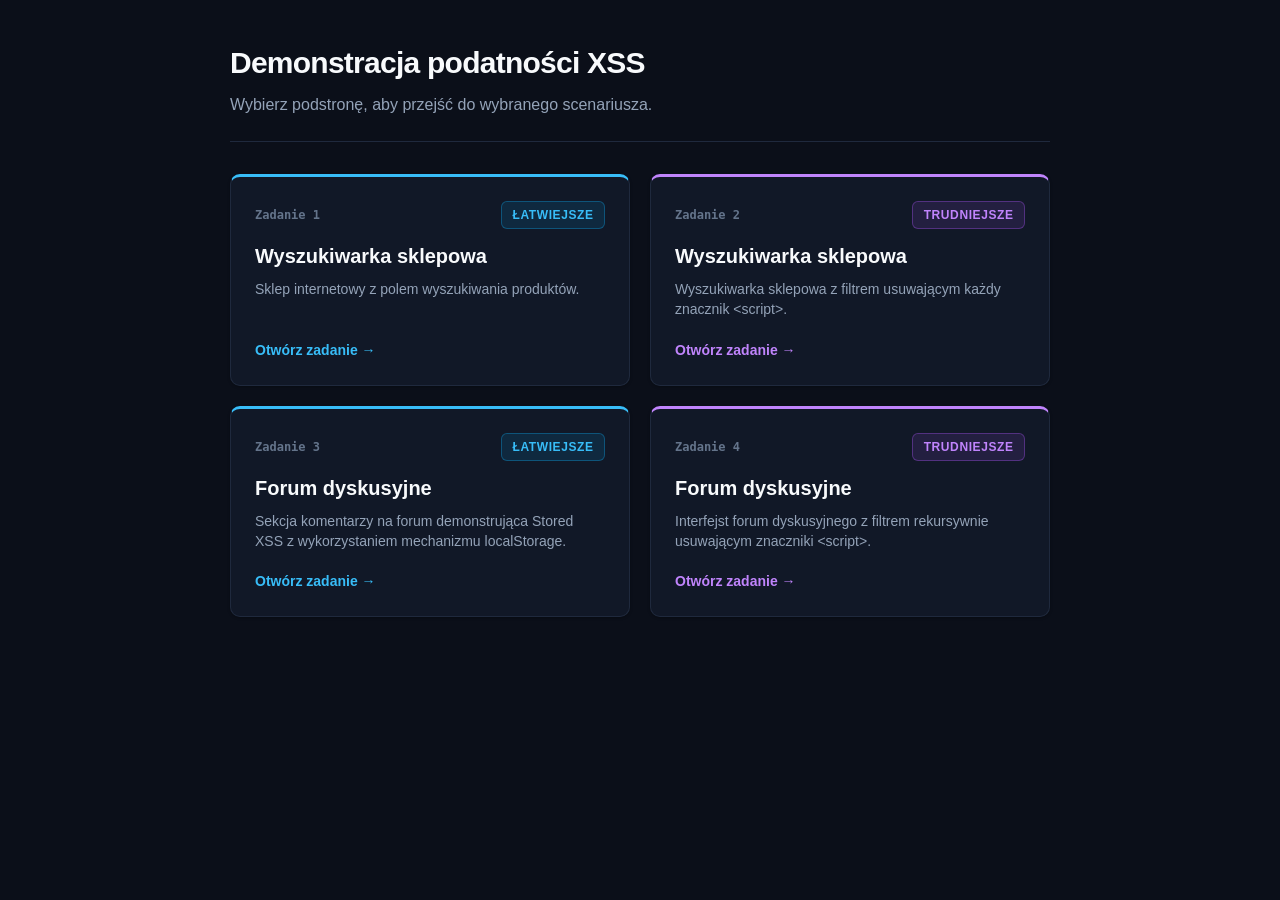
==== strona/index.html @ fab8aa89 "Dodano szkielet strony (bez JS)" ====
<!DOCTYPE html>
<html lang="pl">
<head>
  <meta charset="UTF-8">
  <meta name="viewport" content="width=device-width, initial-scale=1.0">
  <title>Laboratorium XSS – Wybór zadań</title>
  <link rel="stylesheet" href="css/style.css">
</head>
<body>
  <div class="container">
    <header class="header">
      <h1>Demonstracja podatności XSS</h1>
      <p>Wybierz podstronę, aby przejść do wybranego scenariusza.</p>
    </header>

    <main class="hub-grid">
      <a href="zadanie1/index.html" class="hub-card hub-card-v1">
        <div>
          <div class="hub-card-meta">
            <span class="hub-card-tag">Zadanie 1</span>
            <span class="badge badge-v1">łatwiejsze</span>
          </div>
          <h2>Wyszukiwarka sklepowa</h2>
          <p>Sklep internetowy z polem wyszukiwania produktów.</p>
        </div>
        <span class="hub-card-action">Otwórz zadanie &rarr;</span>
      </a>

      <a href="zadanie2/index.html" class="hub-card hub-card-v2">
        <div>
          <div class="hub-card-meta">
            <span class="hub-card-tag">Zadanie 2</span>
            <span class="badge badge-v2">trudniejsze</span>
          </div>
          <h2>Wyszukiwarka sklepowa</h2>
          <p>Wyszukiwarka sklepowa z filtrem usuwającym każdy znacznik &lt;script&gt;.</p>
        </div>
        <span class="hub-card-action">Otwórz zadanie &rarr;</span>
      </a>

      <a href="zadanie3/index.html" class="hub-card hub-card-v1">
        <div>
          <div class="hub-card-meta">
            <span class="hub-card-tag">Zadanie 3</span>
            <span class="badge badge-v1">łatwiejsze</span>
          </div>
          <h2>Forum dyskusyjne</h2>
          <p>Sekcja komentarzy na forum demonstrująca Stored XSS z wykorzystaniem mechanizmu localStorage.</p>
        </div>
        <span class="hub-card-action">Otwórz zadanie &rarr;</span>
      </a>

      <a href="zadanie4/index.html" class="hub-card hub-card-v2">
        <div>
          <div class="hub-card-meta">
            <span class="hub-card-tag">Zadanie 4</span>
            <span class="badge badge-v2">trudniejsze</span>
          </div>
          <h2>Forum dyskusyjne</h2>
          <p>Interfejst forum dyskusyjnego z filtrem rekursywnie usuwającym znaczniki &lt;script&gt;.</p>
        </div>
        <span class="hub-card-action">Otwórz zadanie &rarr;</span>
      </a>
    </main>
  </div>
</body>
</html>
---- strona/css/style.css ----
:root {
  --bg-app: #0b0f19;
  --surface: #111827;
  --surface-alt: #162032;
  --surface-muted: #1e293b;
  --border: #1f293d;
  --border-focus: #38bdf8;
  --text-main: #f8fafc;
  --text-muted: #94a3b8;
  --text-subtle: #64748b;
  
  --v1-accent: #0284c7;
  --v1-accent-light: #38bdf8;
  --v1-accent-bg: rgba(14, 165, 233, 0.12);
  --v1-accent-border: rgba(14, 165, 233, 0.35);
  --v1-btn: #0284c7;
  --v1-btn-hover: #0369a1;
  --v1-btn-text: #ffffff;

  --v2-accent: #9333ea;
  --v2-accent-light: #c084fc;
  --v2-accent-bg: rgba(168, 85, 247, 0.12);
  --v2-accent-border: rgba(168, 85, 247, 0.35);
  --v2-btn: #9333ea;
  --v2-btn-hover: #7e22ce;
  --v2-btn-text: #ffffff;

  --font-sans: -apple-system, BlinkMacSystemFont, "Segoe UI", Roboto, "Helvetica Neue", Arial, sans-serif;
  --font-mono: ui-monospace, SFMono-Regular, Menlo, Monaco, Consolas, monospace;
  --radius-sm: 6px;
  --radius-md: 10px;
  --radius-lg: 16px;
  --radius-pill: 9999px;
  --shadow-sm: 0 1px 3px 0 rgba(0, 0, 0, 0.3);
  --shadow-md: 0 4px 8px -1px rgba(0, 0, 0, 0.4), 0 2px 4px -2px rgba(0, 0, 0, 0.3);
}

*, *::before, *::after {
  box-sizing: border-box;
  margin: 0;
  padding: 0;
}

body {
  font-family: var(--font-sans);
  background-color: var(--bg-app);
  color: var(--text-main);
  line-height: 1.5;
  min-height: 100vh;
  display: flex;
  flex-direction: column;
  -webkit-font-smoothing: antialiased;
}

.container {
  width: 100%;
  max-width: 860px;
  margin: 0 auto;
  padding: 2.5rem 1.25rem;
  flex: 1;
}

.header {
  margin-bottom: 2rem;
  padding-bottom: 1.5rem;
  border-bottom: 1px solid var(--border);
}

.header-top {
  display: flex;
  align-items: center;
  justify-content: space-between;
  margin-bottom: 0.75rem;
}

.header h1 {
  font-size: 1.875rem;
  font-weight: 700;
  letter-spacing: -0.025em;
  color: var(--text-main);
  margin-bottom: 0.5rem;
}

.header p {
  color: var(--text-muted);
  font-size: 1rem;
}

.back-link {
  display: inline-flex;
  align-items: center;
  gap: 0.4rem;
  font-size: 0.875rem;
  font-weight: 500;
  color: var(--text-muted);
  text-decoration: none;
  transition: color 0.15s ease;
}

.back-link:hover {
  color: var(--text-main);
}

.badge {
  display: inline-block;
  padding: 0.25rem 0.65rem;
  font-size: 0.75rem;
  font-weight: 600;
  letter-spacing: 0.05em;
  text-transform: uppercase;
  border-radius: var(--radius-sm);
}

.badge-v1 {
  color: var(--v1-accent-light);
  background-color: var(--v1-accent-bg);
  border: 1px solid var(--v1-accent-border);
}

.badge-v2 {
  color: var(--v2-accent-light);
  background-color: var(--v2-accent-bg);
  border: 1px solid var(--v2-accent-border);
}

.card {
  background: var(--surface);
  border: 1px solid var(--border);
  border-radius: var(--radius-md);
  padding: 1.75rem;
  box-shadow: var(--shadow-sm);
}

.hub-grid {
  display: grid;
  grid-template-columns: repeat(auto-fit, minmax(280px, 1fr));
  gap: 1.25rem;
}

.hub-card {
  display: flex;
  flex-direction: column;
  justify-content: space-between;
  text-decoration: none;
  background: var(--surface);
  border: 1px solid var(--border);
  border-radius: var(--radius-md);
  padding: 1.5rem;
  box-shadow: var(--shadow-sm);
  transition: transform 0.15s ease, border-color 0.15s ease, box-shadow 0.15s ease;
}

.hub-card:hover {
  transform: translateY(-2px);
  box-shadow: var(--shadow-md);
}

.hub-card-v1 {
  border-top: 3px solid var(--v1-accent-light);
}

.hub-card-v1:hover {
  border-color: var(--v1-accent-border);
  border-top-color: var(--v1-accent-light);
}

.hub-card-v2 {
  border-top: 3px solid var(--v2-accent-light);
}

.hub-card-v2:hover {
  border-color: var(--v2-accent-border);
  border-top-color: var(--v2-accent-light);
}

.hub-card-meta {
  display: flex;
  align-items: center;
  justify-content: space-between;
  margin-bottom: 0.75rem;
}

.hub-card-tag {
  font-family: var(--font-mono);
  font-size: 0.75rem;
  font-weight: 600;
  color: var(--text-subtle);
}

.hub-card h2 {
  font-size: 1.25rem;
  font-weight: 600;
  color: var(--text-main);
  margin-bottom: 0.5rem;
}

.hub-card p {
  font-size: 0.875rem;
  color: var(--text-muted);
  line-height: 1.45;
  margin-bottom: 1.25rem;
}

.hub-card-action {
  font-size: 0.875rem;
  font-weight: 600;
  display: inline-flex;
  align-items: center;
  gap: 0.35rem;
}

.hub-card-v1 .hub-card-action {
  color: var(--v1-accent-light);
}

.hub-card-v2 .hub-card-action {
  color: var(--v2-accent-light);
}

body.variant-1 .card {
  border-top: 3px solid var(--v1-accent-light);
}

body.variant-1 .form-group label {
  display: block;
  font-size: 0.875rem;
  font-weight: 600;
  color: var(--text-main);
  margin-bottom: 0.4rem;
  letter-spacing: 0.02em;
}

body.variant-1 .input-text,
body.variant-1 .textarea {
  width: 100%;
  padding: 0.65rem 0.85rem;
  font-family: inherit;
  font-size: 0.95rem;
  color: var(--text-main);
  background-color: var(--surface-alt);
  border: 1px solid var(--border);
  border-radius: var(--radius-sm);
  transition: border-color 0.15s ease, box-shadow 0.15s ease;
}

body.variant-1 .input-text:focus,
body.variant-1 .textarea:focus {
  outline: none;
  border-color: var(--v1-accent-light);
  box-shadow: 0 0 0 3px rgba(56, 189, 248, 0.2);
}

body.variant-1 .textarea {
  resize: vertical;
  min-height: 95px;
}

body.variant-1 .search-bar {
  display: flex;
  gap: 0.5rem;
}

body.variant-1 .search-bar .input-text {
  flex: 1;
}

body.variant-1 .btn {
  display: inline-flex;
  align-items: center;
  justify-content: center;
  padding: 0.65rem 1.25rem;
  font-family: inherit;
  font-size: 0.95rem;
  font-weight: 600;
  border-radius: var(--radius-sm);
  border: 1px solid transparent;
  cursor: pointer;
  background-color: var(--v1-btn);
  color: var(--v1-btn-text);
  transition: background-color 0.15s ease;
  white-space: nowrap;
}

body.variant-1 .btn:hover {
  background-color: var(--v1-btn-hover);
}

body.variant-1 .results-box {
  margin-top: 1.5rem;
  padding: 1rem 1.25rem;
  background-color: var(--surface-alt);
  border: 1px dashed var(--v1-accent-border);
  border-radius: var(--radius-sm);
  font-size: 0.95rem;
  color: var(--text-muted);
}

body.variant-1 .comments-section {
  margin-top: 2rem;
}

body.variant-1 .comments-header {
  font-size: 1.125rem;
  font-weight: 600;
  margin-bottom: 1rem;
  color: var(--text-main);
  display: flex;
  align-items: center;
  gap: 0.5rem;
}

body.variant-1 .comments-header::before {
  content: "";
  display: inline-block;
  width: 4px;
  height: 1rem;
  background-color: var(--v1-accent-light);
  border-radius: 2px;
}

body.variant-1 .comments-list {
  display: flex;
  flex-direction: column;
  gap: 0.75rem;
}

body.variant-1 .comment-item {
  padding: 1rem 1.25rem;
  background-color: var(--surface-alt);
  border: 1px solid var(--border);
  border-left: 3px solid var(--v1-accent-light);
  border-radius: var(--radius-sm);
}

body.variant-1 .comment-author {
  font-weight: 600;
  font-size: 0.875rem;
  color: var(--v1-accent-light);
  margin-bottom: 0.25rem;
}

body.variant-1 .comment-text {
  font-size: 0.95rem;
  color: var(--text-main);
  word-break: break-word;
}

body.variant-2 .card {
  border-top: 3px solid var(--v2-accent-light);
  border-radius: var(--radius-lg);
  background: linear-gradient(180deg, #131b2e 0%, var(--surface) 100%);
}

body.variant-2 .form-group label {
  display: block;
  font-size: 0.875rem;
  font-weight: 600;
  color: var(--v2-accent-light);
  margin-bottom: 0.5rem;
  text-transform: uppercase;
  letter-spacing: 0.05em;
}

body.variant-2 .input-text,
body.variant-2 .textarea {
  width: 100%;
  padding: 0.75rem 1.15rem;
  font-family: inherit;
  font-size: 0.95rem;
  color: var(--text-main);
  background-color: #0d1424;
  border: 1px solid var(--v2-accent-border);
  border-radius: var(--radius-md);
  transition: border-color 0.15s ease, box-shadow 0.15s ease;
}

body.variant-2 .input-text:focus,
body.variant-2 .textarea:focus {
  outline: none;
  border-color: var(--v2-accent-light);
  box-shadow: 0 0 0 3px rgba(192, 132, 252, 0.2);
}

body.variant-2 .textarea {
  resize: vertical;
  min-height: 105px;
  border-radius: var(--radius-md);
}

body.variant-2 .search-bar {
  display: flex;
  gap: 0.75rem;
  background-color: #0d1424;
  padding: 0.35rem;
  border: 1px solid var(--v2-accent-border);
  border-radius: var(--radius-pill);
}

body.variant-2 .search-bar .input-text {
  flex: 1;
  background: transparent;
  border: none;
  border-radius: var(--radius-pill);
  padding: 0.55rem 1rem;
}

body.variant-2 .search-bar .input-text:focus {
  box-shadow: none;
}

body.variant-2 .btn {
  display: inline-flex;
  align-items: center;
  justify-content: center;
  padding: 0.65rem 1.5rem;
  font-family: inherit;
  font-size: 0.95rem;
  font-weight: 600;
  border-radius: var(--radius-pill);
  border: none;
  cursor: pointer;
  background: linear-gradient(135deg, #a855f7 0%, var(--v2-btn) 100%);
  color: var(--v2-btn-text);
  box-shadow: 0 2px 6px rgba(147, 51, 234, 0.35);
  transition: transform 0.15s ease, box-shadow 0.15s ease, opacity 0.15s ease;
  white-space: nowrap;
}

body.variant-2 .btn:hover {
  transform: translateY(-1px);
  box-shadow: 0 4px 10px rgba(147, 51, 234, 0.45);
  opacity: 0.95;
}

body.variant-2 .results-box {
  margin-top: 1.5rem;
  padding: 1.25rem 1.5rem;
  background-color: #0d1424;
  border: 1px solid var(--border);
  border-left: 4px solid var(--v2-accent-light);
  border-radius: var(--radius-md);
  font-size: 0.95rem;
  color: var(--text-muted);
}

body.variant-2 .comments-section {
  margin-top: 2.25rem;
}

body.variant-2 .comments-header {
  font-size: 1.125rem;
  font-weight: 600;
  margin-bottom: 1.25rem;
  color: var(--v2-accent-light);
  display: flex;
  align-items: center;
  gap: 0.5rem;
}

body.variant-2 .comments-header::before {
  content: "★";
  font-size: 0.9rem;
  color: var(--v2-accent-light);
}

body.variant-2 .comments-list {
  display: flex;
  flex-direction: column;
  gap: 1rem;
}

body.variant-2 .comment-item {
  padding: 1.15rem 1.35rem;
  background-color: #0d1424;
  border: 1px solid var(--v2-accent-border);
  border-radius: var(--radius-lg);
  border-top-left-radius: var(--radius-sm);
  box-shadow: var(--shadow-sm);
}

body.variant-2 .comment-author {
  font-weight: 700;
  font-size: 0.9rem;
  color: var(--v2-accent-light);
  margin-bottom: 0.35rem;
  display: flex;
  align-items: center;
  gap: 0.4rem;
}

body.variant-2 .comment-author::before {
  content: "@";
  opacity: 0.7;
}

body.variant-2 .comment-text {
  font-size: 0.95rem;
  color: var(--text-main);
  word-break: break-word;
  line-height: 1.55;
}

@media (max-width: 640px) {
  .container {
    padding: 1.5rem 1rem;
  }

  .header h1 {
    font-size: 1.5rem;
  }

  body.variant-1 .search-bar {
    flex-direction: column;
  }

  body.variant-2 .search-bar {
    flex-direction: column;
    border-radius: var(--radius-md);
    padding: 0.5rem;
  }

  body.variant-2 .search-bar .input-text {
    border-radius: var(--radius-sm);
  }

  .btn {
    width: 100%;
  }
}
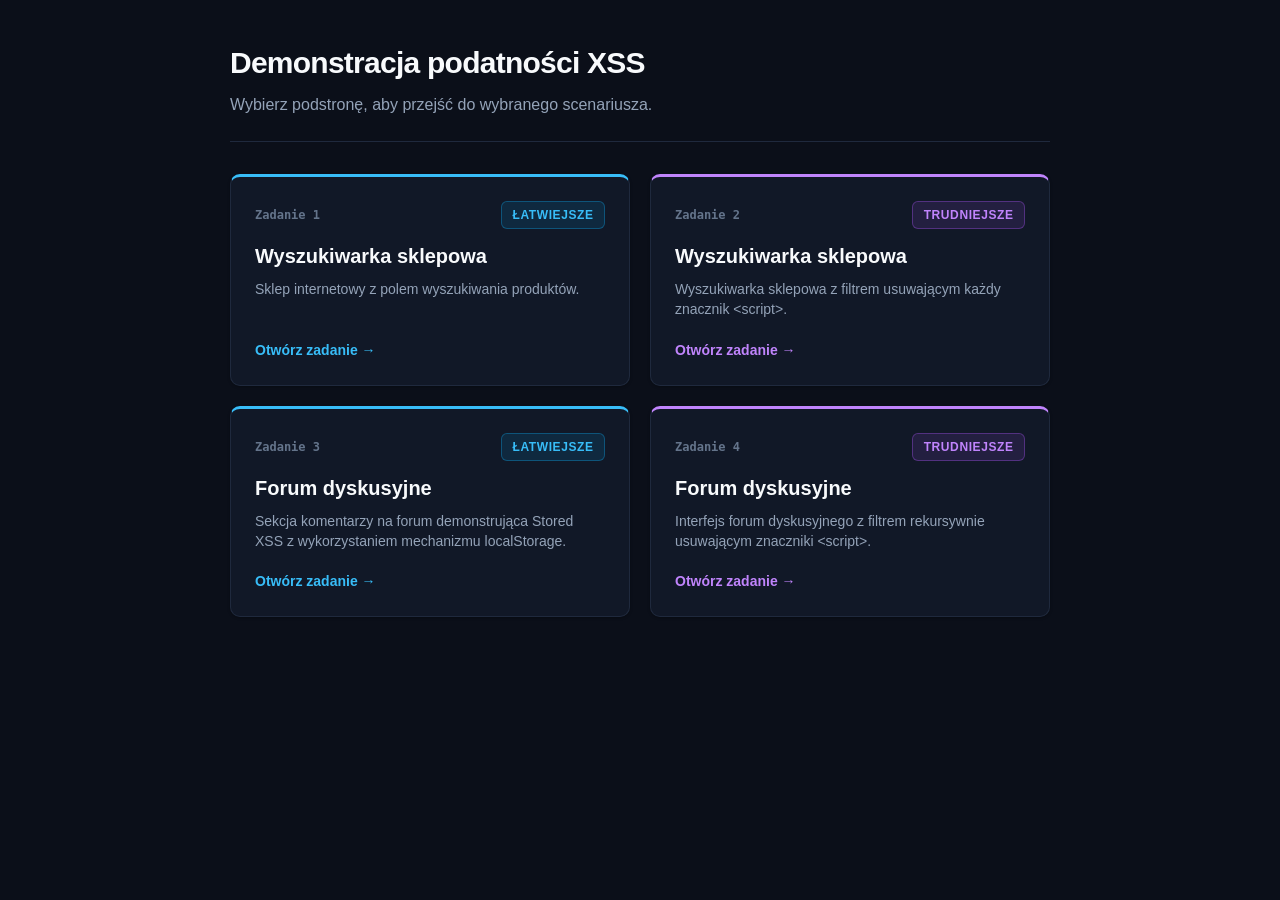
==== commit d18c0f0e: "Poprawiono literówki" ====
--- a/strona/index.html
+++ b/strona/index.html
@@ -57,7 +57,7 @@
             <span class="badge badge-v2">trudniejsze</span>
           </div>
           <h2>Forum dyskusyjne</h2>
-          <p>Interfejst forum dyskusyjnego z filtrem rekursywnie usuwającym znaczniki &lt;script&gt;.</p>
+          <p>Interfejs forum dyskusyjnego z filtrem rekursywnie usuwającym znaczniki &lt;script&gt;.</p>
         </div>
         <span class="hub-card-action">Otwórz zadanie &rarr;</span>
       </a>
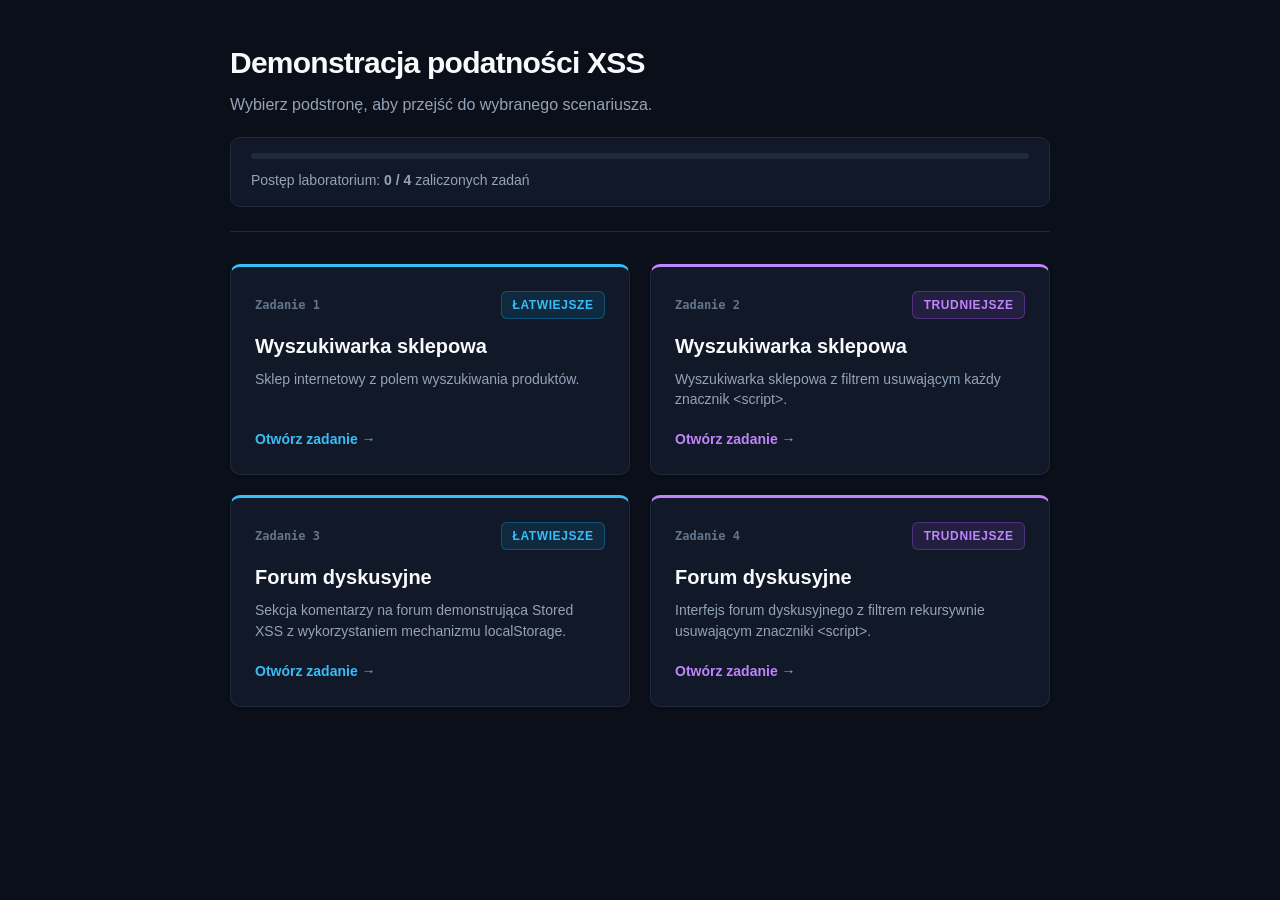
==== commit bb2740d9: "Add JS" ====
--- a/strona/index.html
+++ b/strona/index.html
@@ -63,5 +63,6 @@
       </a>
     </main>
   </div>
+  <script src="js/hub.js"></script>
 </body>
 </html>
--- a/strona/css/style.css
+++ b/strona/css/style.css
@@ -527,3 +527,386 @@
     width: 100%;
   }
 }
+
+
+/* ==========================================================================
+   Flag Capture, Modals & Gamification Styles
+   ========================================================================== */
+
+.flag-modal-overlay {
+  position: fixed;
+  inset: 0;
+  background: rgba(4, 7, 14, 0.85);
+  backdrop-filter: blur(6px);
+  display: flex;
+  align-items: center;
+  justify-content: center;
+  z-index: 10000;
+  padding: 1.25rem;
+  animation: modalFadeIn 0.2s ease-out;
+}
+
+@keyframes modalFadeIn {
+  from { opacity: 0; }
+  to { opacity: 1; }
+}
+
+.flag-modal {
+  background: var(--surface);
+  border-radius: var(--radius-lg);
+  max-width: 520px;
+  width: 100%;
+  box-shadow: 0 20px 40px rgba(0, 0, 0, 0.6);
+  border: 1px solid var(--border);
+  display: flex;
+  flex-direction: column;
+  overflow: hidden;
+  animation: modalSlideUp 0.25s cubic-bezier(0.16, 1, 0.3, 1);
+}
+
+@keyframes modalSlideUp {
+  from { transform: translateY(16px) scale(0.97); }
+  to { transform: translateY(0) scale(1); }
+}
+
+.flag-modal.modal-success {
+  border-color: #22c55e;
+  box-shadow: 0 0 35px rgba(34, 197, 94, 0.25);
+}
+
+.flag-modal.modal-warning {
+  border-color: #f59e0b;
+  box-shadow: 0 0 35px rgba(245, 158, 11, 0.25);
+}
+
+.flag-modal-header {
+  display: flex;
+  align-items: center;
+  justify-content: space-between;
+  padding: 1.25rem 1.5rem 0.5rem;
+}
+
+.flag-modal-badge {
+  font-size: 0.75rem;
+  font-weight: 700;
+  letter-spacing: 0.05em;
+  text-transform: uppercase;
+  padding: 0.3rem 0.75rem;
+  border-radius: var(--radius-pill);
+}
+
+.modal-success .flag-modal-badge {
+  color: #4ade80;
+  background: rgba(34, 197, 94, 0.15);
+  border: 1px solid rgba(34, 197, 94, 0.4);
+}
+
+.modal-warning .flag-modal-badge {
+  color: #fbbf24;
+  background: rgba(245, 158, 11, 0.15);
+  border: 1px solid rgba(245, 158, 11, 0.4);
+}
+
+.flag-modal-close-icon {
+  background: none;
+  border: none;
+  color: var(--text-muted);
+  font-size: 1.5rem;
+  line-height: 1;
+  cursor: pointer;
+  padding: 0.25rem;
+  transition: color 0.15s ease;
+}
+
+.flag-modal-close-icon:hover {
+  color: var(--text-main);
+}
+
+.flag-modal-body {
+  padding: 1rem 1.5rem;
+}
+
+.flag-modal-title {
+  font-size: 1.35rem;
+  font-weight: 700;
+  color: var(--text-main);
+  margin-bottom: 0.5rem;
+}
+
+.flag-modal-desc {
+  font-size: 0.95rem;
+  color: var(--text-muted);
+  line-height: 1.5;
+  margin-bottom: 1.25rem;
+}
+
+.flag-intercept-box {
+  background: #070b14;
+  border: 1px solid var(--border);
+  border-radius: var(--radius-sm);
+  padding: 0.75rem 1rem;
+  font-family: var(--font-mono);
+  font-size: 0.9rem;
+  display: flex;
+  align-items: center;
+  gap: 0.75rem;
+  margin-bottom: 1.25rem;
+}
+
+.flag-intercept-label {
+  font-size: 0.75rem;
+  color: var(--text-subtle);
+  text-transform: uppercase;
+  letter-spacing: 0.05em;
+  white-space: nowrap;
+}
+
+.flag-award-section {
+  background: rgba(34, 197, 94, 0.08);
+  border: 1px solid rgba(34, 197, 94, 0.3);
+  border-radius: var(--radius-md);
+  padding: 1rem 1.25rem;
+  margin-bottom: 0.5rem;
+}
+
+.flag-award-label {
+  display: block;
+  font-size: 0.75rem;
+  font-weight: 700;
+  color: #4ade80;
+  text-transform: uppercase;
+  letter-spacing: 0.05em;
+  margin-bottom: 0.5rem;
+}
+
+.flag-code-container {
+  display: flex;
+  align-items: center;
+  gap: 0.75rem;
+  background: #05080f;
+  border: 1px dashed #22c55e;
+  border-radius: var(--radius-sm);
+  padding: 0.65rem 0.85rem;
+}
+
+.flag-code-value {
+  font-family: var(--font-mono);
+  font-size: 1rem;
+  font-weight: 700;
+  color: #4ade80;
+  flex: 1;
+  word-break: break-all;
+}
+
+.flag-hint-box {
+  background: rgba(245, 158, 11, 0.08);
+  border: 1px solid rgba(245, 158, 11, 0.3);
+  border-radius: var(--radius-md);
+  padding: 1rem 1.25rem;
+  font-size: 0.9rem;
+  color: #fbbf24;
+}
+
+.flag-hint-box p {
+  margin-bottom: 0.5rem;
+}
+
+.flag-hint-box code {
+  display: inline-block;
+  background: #070b14;
+  padding: 0.2rem 0.5rem;
+  border-radius: var(--radius-sm);
+  border: 1px solid rgba(245, 158, 11, 0.4);
+  color: #fde68a;
+}
+
+.flag-modal-footer {
+  display: flex;
+  align-items: center;
+  justify-content: flex-end;
+  gap: 0.75rem;
+  padding: 1rem 1.5rem 1.25rem;
+  border-top: 1px solid var(--border);
+  background: rgba(0, 0, 0, 0.2);
+}
+
+.btn-secondary {
+  background: var(--surface-muted);
+  color: var(--text-main);
+  border: 1px solid var(--border);
+  padding: 0.65rem 1.25rem;
+  border-radius: var(--radius-sm);
+  font-weight: 600;
+  cursor: pointer;
+  transition: background 0.15s ease;
+}
+
+.btn-secondary:hover {
+  background: var(--surface-alt);
+}
+
+.btn-sm {
+  padding: 0.4rem 0.85rem;
+  font-size: 0.85rem;
+}
+
+.btn-copy {
+  background: #15803d;
+  color: #ffffff;
+  border: none;
+  cursor: pointer;
+  border-radius: var(--radius-sm);
+  font-weight: 600;
+  transition: background 0.15s ease;
+  white-space: nowrap;
+}
+
+.btn-copy:hover {
+  background: #16a34a;
+}
+
+/* Solved banner inside exercise */
+.solved-banner {
+  background: rgba(34, 197, 94, 0.1);
+  border: 1px solid rgba(34, 197, 94, 0.35);
+  border-radius: var(--radius-md);
+  padding: 0.85rem 1.25rem;
+  margin-bottom: 1.25rem;
+  animation: modalFadeIn 0.25s ease-out;
+}
+
+.solved-banner-inner {
+  display: flex;
+  align-items: center;
+  gap: 1rem;
+  flex-wrap: wrap;
+}
+
+.solved-badge {
+  font-size: 0.75rem;
+  font-weight: 700;
+  color: #4ade80;
+  background: rgba(34, 197, 94, 0.2);
+  padding: 0.25rem 0.6rem;
+  border-radius: var(--radius-sm);
+  letter-spacing: 0.05em;
+  white-space: nowrap;
+}
+
+.solved-text {
+  font-size: 0.9rem;
+  color: var(--text-main);
+  flex: 1;
+}
+
+.solved-text code {
+  color: #4ade80;
+  background: #070b14;
+  padding: 0.2rem 0.5rem;
+  border-radius: var(--radius-sm);
+  border: 1px solid rgba(34, 197, 94, 0.3);
+  margin-left: 0.35rem;
+}
+
+.btn-outline {
+  background: transparent;
+  border: 1px solid var(--border);
+  color: var(--text-muted);
+  cursor: pointer;
+  border-radius: var(--radius-sm);
+  padding: 0.4rem 0.85rem;
+  font-size: 0.85rem;
+  font-weight: 500;
+  transition: all 0.15s ease;
+  white-space: nowrap;
+}
+
+.btn-outline:hover {
+  border-color: #4ade80;
+  color: #4ade80;
+}
+
+/* Comments section header with clear button */
+.comments-section-header {
+  display: flex;
+  align-items: center;
+  justify-content: space-between;
+  margin-bottom: 1rem;
+}
+
+.comments-section-header .comments-header {
+  margin-bottom: 0;
+}
+
+.btn-clear-comments {
+  background: transparent;
+  border: 1px solid var(--border);
+  color: var(--text-subtle);
+  font-size: 0.75rem;
+  padding: 0.35rem 0.75rem;
+  border-radius: var(--radius-sm);
+  cursor: pointer;
+  transition: all 0.15s ease;
+}
+
+.btn-clear-comments:hover {
+  color: #f87171;
+  border-color: rgba(239, 68, 68, 0.4);
+  background: rgba(239, 68, 68, 0.08);
+}
+
+/* Hub card completion badge */
+.badge-solved {
+  color: #4ade80;
+  background-color: rgba(34, 197, 94, 0.12);
+  border: 1px solid rgba(34, 197, 94, 0.35);
+}
+
+.hub-card.is-solved {
+  border-color: rgba(34, 197, 94, 0.4);
+}
+
+/* Progress bar in Hub */
+.hub-progress-summary {
+  margin-top: 1.25rem;
+  padding: 0.95rem 1.25rem;
+  background: var(--surface);
+  border: 1px solid var(--border);
+  border-radius: var(--radius-md);
+}
+
+.progress-bar-container {
+  height: 6px;
+  background: var(--surface-muted);
+  border-radius: var(--radius-pill);
+  overflow: hidden;
+  margin-bottom: 0.65rem;
+}
+
+.progress-bar-fill {
+  height: 100%;
+  background: linear-gradient(90deg, #38bdf8, #22c55e);
+  transition: width 0.3s ease;
+}
+
+.progress-bar-text {
+  display: flex;
+  align-items: center;
+  justify-content: space-between;
+  font-size: 0.875rem;
+  color: var(--text-muted);
+}
+
+.btn-reset-link {
+  background: none;
+  border: none;
+  color: var(--text-subtle);
+  font-size: 0.8rem;
+  cursor: pointer;
+  text-decoration: underline;
+  padding: 0;
+}
+
+.btn-reset-link:hover {
+  color: #f87171;
+}
